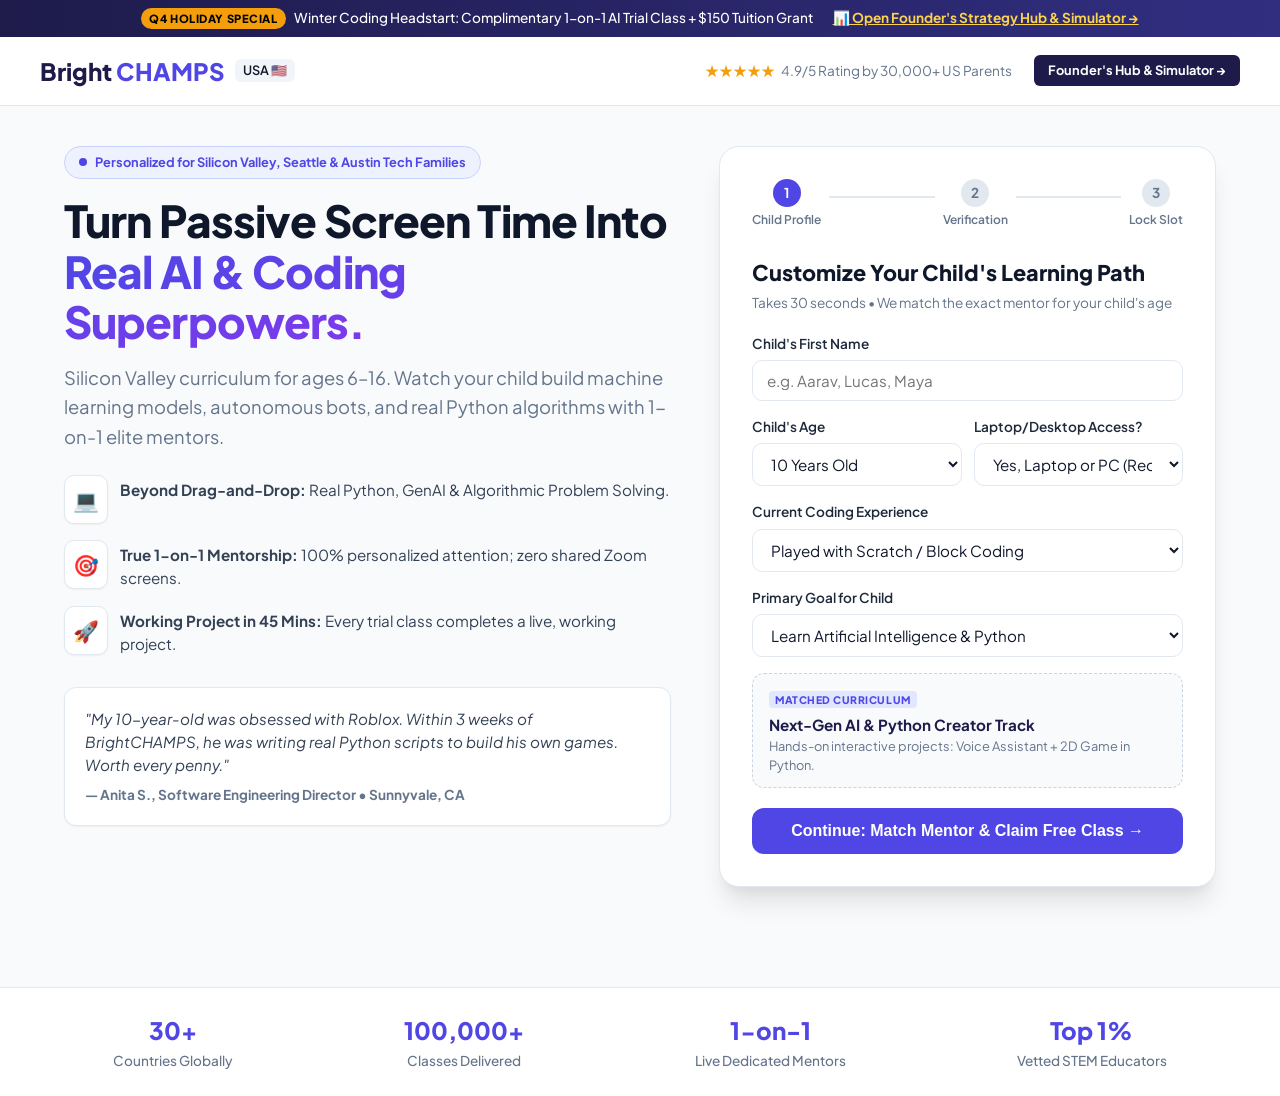
==== index.html @ 5f660279 "feat: add static site bundle for instant CDN deployment on Render (index.html, hub.html, styles.css," ====
<!DOCTYPE html>
<html lang="en">
<head>
    <meta charset="UTF-8">
    <meta name="viewport" content="width=device-width, initial-scale=1.0">
    <title>BrightCHAMPS USA | Next-Gen AI & Coding 1-on-1 Trial Class</title>
    <link rel="preconnect" href="https://fonts.googleapis.com">
    <link rel="preconnect" href="https://fonts.gstatic.com" crossorigin>
    <link href="https://fonts.googleapis.com/css2?family=Plus+Jakarta+Sans:wght@400;500;600;700;800&family=JetBrains+Mono:wght@500;600&display=swap" rel="stylesheet">
    <link rel="stylesheet" href="styles.css">
</head>
<body>

    <!-- Top Announcement Bar -->
    <aside class="announcement-bar" aria-label="Holiday campaign announcement">
        <div class="announcement-content">
            <span class="badge-pill">Q4 HOLIDAY SPECIAL</span>
            <span id="announcement-text">Winter Coding Headstart: Complimentary 1-on-1 AI Trial Class + $150 Tuition Grant</span>
            <a href="hub.html" style="color: #FCD34D; font-weight: 700; text-decoration: underline; margin-left: 12px;">📊 Open Founder's Strategy Hub & Simulator →</a>
        </div>
    </aside>

    <!-- Header Navigation -->
    <header class="site-header">
        <div class="nav-container">
            <div class="brand-logo">
                <span class="logo-bold">Bright</span><span class="logo-accent">CHAMPS</span>
                <span class="country-tag">USA 🇺🇸</span>
            </div>
            <div class="nav-trust">
                <span class="trust-stars">★★★★★</span>
                <span class="trust-text">4.9/5 Rating by 30,000+ US Parents</span>
                <a href="hub.html" style="background: #1E1B4B; color: #FFFFFF; font-size: 0.8rem; font-weight: 700; padding: 6px 14px; border-radius: 6px; text-decoration: none; margin-left: 16px;">Founder's Hub & Simulator →</a>
            </div>
        </div>
    </header>

    <!-- Main Container -->
    <main class="hero-section">
        <div class="hero-container">
            
            <!-- Left Column: Dynamic Value Proposition & Geo-Social Proof -->
            <div class="hero-left">
                <div class="geo-badge" id="geo-indicator">
                    <span class="pulse-dot"></span>
                    <span id="geo-badge-text">Personalized for Silicon Valley & Tech Metro Families</span>
                </div>

                <h1 class="hero-title" id="hero-headline">
                    Turn Passive Screen Time Into <span class="gradient-text">Real AI & Coding Superpowers.</span>
                </h1>

                <p class="hero-subtitle" id="hero-subtext">
                    Watch your 6–16 year old build playable games, Python algorithms, and autonomous AI projects with world-class 1-on-1 mentors.
                </p>

                <!-- Value Proposition Highlights -->
                <div class="features-list">
                    <div class="feature-item">
                        <div class="feature-icon">💻</div>
                        <div class="feature-text">
                            <strong>Beyond Drag-and-Drop:</strong> Real Python, GenAI & Algorithmic Problem Solving.
                        </div>
                    </div>
                    <div class="feature-item">
                        <div class="feature-icon">🎯</div>
                        <div class="feature-text">
                            <strong>True 1-on-1 Mentorship:</strong> 100% personalized attention; zero shared Zoom screens.
                        </div>
                    </div>
                    <div class="feature-item">
                        <div class="feature-icon">🚀</div>
                        <div class="feature-text">
                            <strong>Working Project in 45 Mins:</strong> Every trial class completes a live, working project.
                        </div>
                    </div>
                </div>

                <!-- Live Social Proof & Trust Badges -->
                <div class="trust-panel">
                    <div class="parent-quotes" id="social-proof-quote">
                        <p class="quote-body">"My 10-year-old was obsessed with Roblox. Within 3 weeks of BrightCHAMPS, he was writing real Python scripts to build his own mini-games. Worth every single penny."</p>
                        <div class="quote-author">
                            <strong>— Anita S., Software Engineering Lead</strong> • Sunnyvale, CA
                        </div>
                    </div>
                </div>
            </div>

            <!-- Right Column: The 2-Step Interactive Intake & Booking Funnel -->
            <div class="hero-right">
                <div class="funnel-card">
                    
                    <!-- Progress Indicator -->
                    <div class="funnel-progress">
                        <div class="progress-step active" id="step-tab-1">
                            <span class="step-num">1</span>
                            <span class="step-name">Child Profile</span>
                        </div>
                        <div class="progress-connector" id="connector-1"></div>
                        <div class="progress-step" id="step-tab-2">
                            <span class="step-num">2</span>
                            <span class="step-name">Verification</span>
                        </div>
                        <div class="progress-connector" id="connector-2"></div>
                        <div class="progress-step" id="step-tab-3">
                            <span class="step-num">3</span>
                            <span class="step-name">Lock Slot</span>
                        </div>
                    </div>

                    <!-- STEP 1: Child Skill & Interest Assessment (Low Friction) -->
                    <div class="funnel-step-content" id="step-1-content">
                        <h2 class="step-heading">Customize Your Child's Learning Path</h2>
                        <p class="step-subheading">Takes 30 seconds • We match the exact mentor for your child's age</p>

                        <div class="form-group">
                            <label for="child-name">Child's First Name</label>
                            <input type="text" id="child-name" placeholder="e.g. Aarav, Lucas, Maya" required>
                        </div>

                        <div class="form-row">
                            <div class="form-group half">
                                <label for="child-age">Child's Age</label>
                                <select id="child-age" required>
                                    <option value="">Select Age</option>
                                    <option value="6">6 Years Old</option>
                                    <option value="7">7 Years Old</option>
                                    <option value="8">8 Years Old</option>
                                    <option value="9">9 Years Old</option>
                                    <option value="10" selected>10 Years Old</option>
                                    <option value="11">11 Years Old</option>
                                    <option value="12">12 Years Old</option>
                                    <option value="13">13 Years Old</option>
                                    <option value="14">14 Years Old</option>
                                    <option value="15">15 Years Old</option>
                                    <option value="16">16 Years Old</option>
                                </select>
                            </div>
                            <div class="form-group half">
                                <label for="has-laptop-access">Laptop/Desktop Access?</label>
                                <select id="has-laptop-access" required>
                                    <option value="YES" selected>Yes, Laptop or PC (Recommended)</option>
                                    <option value="NO">No, Tablet/iPad Only</option>
                                </select>
                            </div>
                        </div>

                        <div class="form-group">
                            <label for="coding-experience">Current Coding Experience</label>
                            <select id="coding-experience" required>
                                <option value="BEGINNER">Total Beginner (No prior coding)</option>
                                <option value="BLOCK" selected>Played with Scratch / Block Coding</option>
                                <option value="TEXT">Some Python / JavaScript knowledge</option>
                                <option value="ROBLOX">Builds mods in Roblox or Minecraft</option>
                            </select>
                        </div>

                        <div class="form-group">
                            <label for="learning-goal">Primary Goal for Child</label>
                            <select id="learning-goal" required>
                                <option value="AI_CODING" selected>Learn Artificial Intelligence & Python</option>
                                <option value="GAME_DEV">Build Playable Video Games</option>
                                <option value="LOGIC_MATH">Sharpen Logic & Academic Math Edge</option>
                                <option value="CREATIVE">Creative Confidence & Problem Solving</option>
                            </select>
                        </div>

                        <!-- Dynamic Recommendation Box -->
                        <div class="recommendation-badge" id="curriculum-preview">
                            <span class="preview-tag">MATCHED CURRICULUM</span>
                            <div class="preview-title" id="matched-track-title">Next-Gen AI & Python Creator Track</div>
                            <div class="preview-desc" id="matched-track-desc">Hands-on interactive projects: Voice Assistant + 2D Game in Python.</div>
                        </div>

                        <button type="button" class="btn-primary" id="btn-next-step-1">
                            Continue: Match Mentor & Claim Free Class →
                        </button>
                    </div>

                    <!-- STEP 2: Parent Verification, Phone OTP & TCPA Gate -->
                    <div class="funnel-step-content hidden" id="step-2-content">
                        <h2 class="step-heading">Where Should We Send the Class Pass?</h2>
                        <p class="step-subheading">Free 45-minute 1-on-1 trial class + $150 tuition voucher</p>

                        <div class="form-row">
                            <div class="form-group half">
                                <label for="parent-fname">Parent First Name</label>
                                <input type="text" id="parent-fname" placeholder="First Name" required>
                            </div>
                            <div class="form-group half">
                                <label for="parent-lname">Parent Last Name</label>
                                <input type="text" id="parent-lname" placeholder="Last Name" required>
                            </div>
                        </div>

                        <div class="form-group">
                            <label for="parent-email">Parent Email Address</label>
                            <input type="email" id="parent-email" placeholder="name@company.com or personal" required>
                            <span class="input-hint" id="email-hint">Used to send the Zoom meeting link and curriculum report.</span>
                        </div>

                        <div class="form-group">
                            <label for="parent-phone">US Mobile Number (For Live Class Reminders)</label>
                            <div class="phone-input-wrap">
                                <span class="phone-prefix">+1</span>
                                <input type="tel" id="parent-phone" placeholder="(408) 555-0192" required>
                                <button type="button" class="btn-send-otp" id="btn-send-otp">Send Code</button>
                            </div>
                        </div>

                        <!-- SMS OTP Verification Container -->
                        <div class="otp-verification-box hidden" id="otp-container">
                            <div class="otp-header">
                                <span class="otp-icon">📱</span>
                                <label for="otp-input" class="otp-label">Enter 6-Digit SMS Verification Code</label>
                            </div>
                            <div class="otp-row">
                                <input type="text" id="otp-input" class="otp-code-input" placeholder="123456" maxlength="6">
                                <button type="button" class="btn-verify-otp" id="btn-verify-otp">Verify</button>
                            </div>
                            <div class="otp-status-text" id="otp-status-msg">
                                Sandbox Mode: Verification code is <strong>123456</strong>
                            </div>
                        </div>

                        <div class="form-row">
                            <div class="form-group half">
                                <label for="parent-state">US State</label>
                                <select id="parent-state" required>
                                    <option value="CA" selected>California (CA)</option>
                                    <option value="WA">Washington (WA)</option>
                                    <option value="TX">Texas (TX)</option>
                                    <option value="NY">New York (NY)</option>
                                    <option value="NJ">New Jersey (NJ)</option>
                                    <option value="MA">Massachusetts (MA)</option>
                                    <option value="VA">Virginia (VA)</option>
                                    <option value="IL">Illinois (IL)</option>
                                    <option value="GA">Georgia (GA)</option>
                                    <option value="NC">North Carolina (NC)</option>
                                    <option value="OTHER">Other US State</option>
                                </select>
                            </div>
                            <div class="form-group half">
                                <label for="parent-zip">Zip Code</label>
                                <input type="text" id="parent-zip" placeholder="e.g. 94087" maxlength="5" required>
                            </div>
                        </div>

                        <!-- TCPA Compliance Consent Checkbox -->
                        <div class="form-group tcpa-box">
                            <label class="tcpa-label">
                                <input type="checkbox" id="tcpa-consent" required checked>
                                <span class="tcpa-text">
                                    I expressly consent to receive informational and demo reminder calls, text messages (SMS), and WhatsApp alerts from BrightCHAMPS at the mobile number provided above. Consent is not a condition of purchase. Msg & data rates may apply.
                                </span>
                            </label>
                        </div>

                        <div class="step-btn-group">
                            <button type="button" class="btn-secondary" id="btn-back-step-2">← Back</button>
                            <button type="button" class="btn-primary" id="btn-submit-lead">Claim Free Trial & Select Slot →</button>
                        </div>
                    </div>

                    <!-- STEP 3: Instant Calendar Slot Locking & Attendance Assurance -->
                    <div class="funnel-step-content hidden" id="step-3-content">
                        <div class="success-banner">
                            <span class="check-icon">✓</span>
                            <h2 class="step-heading" id="confirmation-header">Class Pass Confirmed for Aarav!</h2>
                            <p class="step-subheading">Lock your live 1-on-1 demo slot now before counselor schedules fill up:</p>
                        </div>

                        <div class="slot-picker-wrap">
                            <label class="slot-label">Select Preferred 45-Min Trial Slot:</label>
                            <div class="slot-grid" id="slots-container">
                                <!-- Dynamically generated slots -->
                            </div>
                        </div>

                        <div class="locked-card hidden" id="locked-slot-card">
                            <div class="locked-badge">SLOT RESERVED & SYNCED</div>
                            <div class="locked-details" id="locked-details-text">
                                Tomorrow, 5:00 PM PST with Senior Mentor
                            </div>
                            <div class="calendar-actions">
                                <a href="#" target="_blank" class="btn-gcal" id="btn-gcal-link">
                                    📅 Add to Google Calendar (1-Click)
                                </a>
                                <a href="#" download="brightchamps-trial.ics" class="btn-ics" id="btn-ics-link">
                                    🍏 Add to Apple / Outlook Calendar
                                </a>
                            </div>

                            <!-- Attendance Assurance & Multi-Channel Reminder Cadence -->
                            <div class="reminder-cadence-section">
                                <h3 class="cadence-title">🔔 Attendance Assurance & Reminders</h3>
                                <div class="cadence-grid">
                                    <div class="cadence-card">
                                        <div class="cadence-pill">T-24 Hours</div>
                                        <div class="cadence-channel">📧 Email</div>
                                        <div class="cadence-text">Calendar invite + Student Prep Guide</div>
                                    </div>
                                    <div class="cadence-card">
                                        <div class="cadence-pill">T-2 Hours</div>
                                        <div class="cadence-channel">📱 SMS</div>
                                        <div class="cadence-text">1-Click Zoom access + Mentor bio</div>
                                    </div>
                                    <div class="cadence-card">
                                        <div class="cadence-pill">T-15 Mins</div>
                                        <div class="cadence-channel">💬 WhatsApp</div>
                                        <div class="cadence-text">Live room open alert & check-in</div>
                                    </div>
                                </div>
                                <div class="reschedule-action">
                                    <button type="button" class="btn-reschedule" id="btn-reschedule">
                                        ↺ Need a different time? Change trial slot
                                    </button>
                                </div>
                            </div>

                            <p class="zoom-notice">
                                Zoom link has been sent to your verified phone and email. Please join 5 mins early using a laptop.
                            </p>
                        </div>
                    </div>

                </div>
            </div>

        </div>
    </main>

    <!-- Footer Trust Strip -->
    <footer class="site-footer">
        <div class="footer-container">
            <div class="trust-stat">
                <span class="stat-number">30+</span>
                <span class="stat-label">Countries Globally</span>
            </div>
            <div class="trust-stat">
                <span class="stat-number">100,000+</span>
                <span class="stat-label">Classes Delivered</span>
            </div>
            <div class="trust-stat">
                <span class="stat-number">1-on-1</span>
                <span class="stat-label">Live Dedicated Mentors</span>
            </div>
            <div class="trust-stat">
                <span class="stat-number">Top 1%</span>
                <span class="stat-label">Vetted STEM Educators</span>
            </div>
        </div>
    </footer>

    <!-- Prototype Logic & Dynamic Customizer -->
    <script src="app.js"></script>
</body>
</html>
---- styles.css ----
/* BrightCHAMPS USA Q4 Landing Page Styling */
:root {
    --primary: #4F46E5;
    --primary-hover: #4338CA;
    --primary-light: #EEF2FF;
    --accent: #F59E0B;
    --accent-green: #10B981;
    --text-dark: #0F172A;
    --text-muted: #64748B;
    --border-color: #E2E8F0;
    --bg-light: #F8FAFC;
    --card-bg: #FFFFFF;
    --shadow-sm: 0 1px 2px 0 rgba(0, 0, 0, 0.05);
    --shadow-md: 0 4px 6px -1px rgba(0, 0, 0, 0.1), 0 2px 4px -1px rgba(0, 0, 0, 0.06);
    --shadow-xl: 0 20px 25px -5px rgba(0, 0, 0, 0.1), 0 10px 10px -5px rgba(0, 0, 0, 0.04);
}

* {
    box-sizing: border-box;
    margin: 0;
    padding: 0;
}

body {
    font-family: 'Plus Jakarta Sans', -apple-system, BlinkMacSystemFont, sans-serif;
    background-color: var(--bg-light);
    color: var(--text-dark);
    line-height: 1.5;
    -webkit-font-smoothing: antialiased;
}

/* Announcement Top Bar */
.announcement-bar {
    background: linear-gradient(90deg, #1E1B4B 0%, #312E81 100%);
    color: #FFFFFF;
    font-size: 0.85rem;
    padding: 8px 16px;
    text-align: center;
    font-weight: 500;
}

.announcement-content {
    display: flex;
    align-items: center;
    justify-content: center;
    gap: 8px;
    flex-wrap: wrap;
}

.badge-pill {
    background-color: var(--accent);
    color: #000000;
    font-size: 0.7rem;
    font-weight: 800;
    padding: 2px 8px;
    border-radius: 9999px;
    letter-spacing: 0.05em;
}

/* Header */
.site-header {
    background: #FFFFFF;
    border-bottom: 1px solid var(--border-color);
    padding: 16px 24px;
}

.nav-container {
    max-width: 1200px;
    margin: 0 auto;
    display: flex;
    justify-content: space-between;
    align-items: center;
}

.brand-logo {
    font-size: 1.5rem;
    font-weight: 800;
    display: flex;
    align-items: center;
    gap: 4px;
}

.logo-bold {
    color: #1E1B4B;
}

.logo-accent {
    color: var(--primary);
}

.country-tag {
    font-size: 0.8rem;
    background: #F1F5F9;
    padding: 2px 8px;
    border-radius: 6px;
    margin-left: 6px;
    font-weight: 600;
}

.nav-trust {
    display: flex;
    align-items: center;
    gap: 6px;
    font-size: 0.85rem;
    color: var(--text-muted);
}

.trust-stars {
    color: var(--accent);
    font-size: 1rem;
}

/* Main Hero Section */
.hero-section {
    padding: 40px 24px;
    max-width: 1200px;
    margin: 0 auto;
}

.hero-container {
    display: grid;
    grid-template-columns: 1.1fr 0.9fr;
    gap: 48px;
    align-items: start;
}

@media (max-width: 900px) {
    .hero-container {
        grid-template-columns: 1fr;
        gap: 32px;
    }
}

/* Left Hero Column */
.geo-badge {
    display: inline-flex;
    align-items: center;
    gap: 8px;
    background: #EEF2FF;
    color: var(--primary);
    font-size: 0.8rem;
    font-weight: 700;
    padding: 6px 14px;
    border-radius: 9999px;
    margin-bottom: 16px;
    border: 1px solid #C7D2FE;
}

.pulse-dot {
    width: 8px;
    height: 8px;
    background: var(--primary);
    border-radius: 50%;
    animation: pulse 2s infinite;
}

@keyframes pulse {
    0% { transform: scale(0.95); box-shadow: 0 0 0 0 rgba(79, 70, 229, 0.7); }
    70% { transform: scale(1); box-shadow: 0 0 0 6px rgba(79, 70, 229, 0); }
    100% { transform: scale(0.95); box-shadow: 0 0 0 0 rgba(79, 70, 229, 0); }
}

.hero-title {
    font-size: 2.75rem;
    font-weight: 800;
    line-height: 1.15;
    color: #0F172A;
    margin-bottom: 16px;
    letter-spacing: -0.02em;
}

.gradient-text {
    background: linear-gradient(135deg, #4F46E5 0%, #7C3AED 100%);
    -webkit-background-clip: text;
    -webkit-text-fill-color: transparent;
}

.hero-subtitle {
    font-size: 1.15rem;
    color: var(--text-muted);
    margin-bottom: 24px;
    line-height: 1.6;
}

.features-list {
    display: flex;
    flex-direction: column;
    gap: 16px;
    margin-bottom: 32px;
}

.feature-item {
    display: flex;
    align-items: flex-start;
    gap: 12px;
}

.feature-icon {
    font-size: 1.3rem;
    background: #FFFFFF;
    padding: 8px;
    border-radius: 10px;
    box-shadow: var(--shadow-sm);
    border: 1px solid var(--border-color);
}

.feature-text {
    font-size: 0.95rem;
    color: #334155;
    padding-top: 4px;
}

.trust-panel {
    background: #FFFFFF;
    border: 1px solid var(--border-color);
    border-radius: 12px;
    padding: 20px;
    box-shadow: var(--shadow-sm);
}

.quote-body {
    font-style: italic;
    color: #334155;
    font-size: 0.95rem;
    margin-bottom: 8px;
}

.quote-author {
    font-size: 0.85rem;
    color: var(--text-muted);
}

/* Right Funnel Card */
.funnel-card {
    background: var(--card-bg);
    border-radius: 20px;
    padding: 32px;
    box-shadow: var(--shadow-xl);
    border: 1px solid var(--border-color);
}

.funnel-progress {
    display: flex;
    align-items: center;
    justify-content: space-between;
    margin-bottom: 28px;
}

.progress-step {
    display: flex;
    flex-direction: column;
    align-items: center;
    gap: 4px;
}

.step-num {
    width: 28px;
    height: 28px;
    border-radius: 50%;
    background: #E2E8F0;
    color: var(--text-muted);
    font-size: 0.85rem;
    font-weight: 700;
    display: flex;
    align-items: center;
    justify-content: center;
}

.progress-step.active .step-num {
    background: var(--primary);
    color: #FFFFFF;
}

.progress-step.completed .step-num {
    background: var(--accent-green);
    color: #FFFFFF;
}

.step-name {
    font-size: 0.75rem;
    font-weight: 600;
    color: var(--text-muted);
}

.progress-connector {
    flex: 1;
    height: 2px;
    background: #E2E8F0;
    margin: 0 8px 14px 8px;
}

.progress-connector.active {
    background: var(--primary);
}

/* Form Styles */
.step-heading {
    font-size: 1.35rem;
    font-weight: 800;
    color: #0F172A;
    margin-bottom: 4px;
}

.step-subheading {
    font-size: 0.85rem;
    color: var(--text-muted);
    margin-bottom: 20px;
}

.form-group {
    margin-bottom: 16px;
}

.form-group label {
    display: block;
    font-size: 0.85rem;
    font-weight: 600;
    color: #1E293B;
    margin-bottom: 6px;
}

.form-group input,
.form-group select {
    width: 100%;
    padding: 10px 14px;
    font-size: 0.95rem;
    border: 1.5px solid var(--border-color);
    border-radius: 10px;
    background: #FFFFFF;
    color: #0F172A;
    font-family: inherit;
    transition: border-color 0.15s ease;
}

.form-group input:focus,
.form-group select:focus {
    outline: none;
    border-color: var(--primary);
    box-shadow: 0 0 0 3px rgba(79, 70, 229, 0.1);
}

.form-row {
    display: flex;
    gap: 12px;
}

.form-group.half {
    flex: 1;
}

.phone-input-wrap {
    display: flex;
    align-items: center;
    border: 1.5px solid var(--border-color);
    border-radius: 10px;
    overflow: hidden;
    background: #FFFFFF;
}

.phone-prefix {
    padding: 10px 12px;
    background: #F1F5F9;
    font-weight: 700;
    font-size: 0.95rem;
    color: #334155;
    border-right: 1px solid var(--border-color);
}

.phone-input-wrap input {
    border: none !important;
    border-radius: 0 !important;
}

.input-hint {
    display: block;
    font-size: 0.75rem;
    color: var(--text-muted);
    margin-top: 4px;
}

/* Recommendation Box */
.recommendation-badge {
    background: #F8FAFC;
    border: 1.5px dashed #CBD5E1;
    border-radius: 12px;
    padding: 12px 16px;
    margin-bottom: 20px;
}

.preview-tag {
    font-size: 0.65rem;
    font-weight: 800;
    background: #E0E7FF;
    color: var(--primary);
    padding: 2px 6px;
    border-radius: 4px;
    letter-spacing: 0.05em;
}

.preview-title {
    font-weight: 700;
    font-size: 0.95rem;
    color: #1E1B4B;
    margin-top: 4px;
}

.preview-desc {
    font-size: 0.8rem;
    color: var(--text-muted);
}

/* Buttons */
.btn-primary {
    width: 100%;
    background: var(--primary);
    color: #FFFFFF;
    font-weight: 700;
    font-size: 1rem;
    padding: 14px 20px;
    border: none;
    border-radius: 12px;
    cursor: pointer;
    transition: background 0.15s ease, transform 0.1s ease;
}

.btn-primary:hover {
    background: var(--primary-hover);
    transform: translateY(-1px);
}

.btn-secondary {
    background: #F1F5F9;
    color: #334155;
    font-weight: 700;
    font-size: 0.95rem;
    padding: 12px 20px;
    border: none;
    border-radius: 12px;
    cursor: pointer;
}

.step-btn-group {
    display: flex;
    gap: 12px;
}

.step-btn-group .btn-secondary {
    flex: 0.3;
}

.step-btn-group .btn-primary {
    flex: 0.7;
}

/* Slot Picker Grid */
.slot-grid {
    display: grid;
    grid-template-columns: 1fr;
    gap: 10px;
    margin-top: 12px;
    margin-bottom: 20px;
}

.slot-option {
    border: 1.5px solid var(--border-color);
    padding: 12px 16px;
    border-radius: 10px;
    cursor: pointer;
    display: flex;
    justify-content: space-between;
    align-items: center;
    transition: all 0.15s ease;
}

.slot-option:hover {
    border-color: var(--primary);
    background: #F8FAFC;
}

.slot-option.selected {
    border-color: var(--primary);
    background: #EEF2FF;
}

.slot-time {
    font-weight: 700;
    font-size: 0.95rem;
    color: #0F172A;
}

.slot-badge {
    font-size: 0.75rem;
    background: #DCFCE7;
    color: #15803D;
    font-weight: 700;
    padding: 2px 8px;
    border-radius: 9999px;
}

/* Locked Card */
.locked-card {
    background: #F0FDF4;
    border: 1.5px solid #86EFAC;
    border-radius: 12px;
    padding: 20px;
    text-align: center;
    margin-top: 16px;
}

.locked-badge {
    display: inline-block;
    background: #15803D;
    color: #FFFFFF;
    font-size: 0.7rem;
    font-weight: 800;
    padding: 2px 10px;
    border-radius: 9999px;
    letter-spacing: 0.05em;
    margin-bottom: 8px;
}

.locked-details {
    font-size: 1rem;
    font-weight: 700;
    color: #14532D;
    margin-bottom: 16px;
}

.calendar-actions {
    display: flex;
    flex-direction: column;
    gap: 8px;
    margin-bottom: 12px;
}

.btn-gcal {
    background: #4285F4;
    color: #FFFFFF;
    text-decoration: none;
    font-weight: 700;
    font-size: 0.9rem;
    padding: 10px 16px;
    border-radius: 8px;
    display: inline-block;
}

.btn-ics {
    background: #FFFFFF;
    color: #334155;
    text-decoration: none;
    font-weight: 600;
    font-size: 0.85rem;
    padding: 8px 14px;
    border-radius: 8px;
    border: 1px solid var(--border-color);
    display: inline-block;
}

/* SMS OTP Verification Box */
.btn-send-otp {
    background: #E0E7FF;
    color: var(--primary);
    border: 1px solid #C7D2FE;
    font-weight: 700;
    font-size: 0.8rem;
    padding: 0 12px;
    border-radius: 8px;
    cursor: pointer;
    white-space: nowrap;
    transition: all 0.2s;
}

.btn-send-otp:hover {
    background: #C7D2FE;
}

.otp-verification-box {
    background: #F8FAFC;
    border: 1.5px dashed #6366F1;
    border-radius: 10px;
    padding: 14px;
    margin-bottom: 16px;
}

.otp-header {
    display: flex;
    align-items: center;
    gap: 6px;
    margin-bottom: 8px;
}

.otp-icon {
    font-size: 1.1rem;
}

.otp-label {
    font-size: 0.85rem;
    font-weight: 700;
    color: #1E1B4B;
}

.otp-row {
    display: flex;
    gap: 8px;
}

.otp-code-input {
    flex: 1;
    font-family: 'JetBrains Mono', monospace;
    font-size: 1.1rem;
    letter-spacing: 4px;
    text-align: center;
    font-weight: 700;
    padding: 8px;
    border: 1px solid #CBD5E1;
    border-radius: 8px;
}

.btn-verify-otp {
    background: var(--primary);
    color: #FFFFFF;
    border: none;
    font-weight: 700;
    font-size: 0.85rem;
    padding: 0 16px;
    border-radius: 8px;
    cursor: pointer;
}

.btn-verify-otp:hover {
    background: var(--primary-hover);
}

.otp-status-text {
    font-size: 0.75rem;
    color: #64748B;
    margin-top: 6px;
}

/* TCPA Compliance Box */
.tcpa-box {
    background: #F8FAFC;
    border: 1px solid #E2E8F0;
    border-radius: 8px;
    padding: 12px;
    margin-bottom: 16px;
}

.tcpa-label {
    display: flex;
    align-items: flex-start;
    gap: 10px;
    font-size: 0.72rem;
    color: #64748B;
    line-height: 1.4;
    cursor: pointer;
}

.tcpa-label input {
    margin-top: 2px;
    cursor: pointer;
    accent-color: var(--primary);
}

/* Attendance Assurance & Reminder Cadence */
.reminder-cadence-section {
    margin-top: 20px;
    padding-top: 16px;
    border-top: 1px dashed #CBD5E1;
    text-align: left;
}

.cadence-title {
    font-size: 0.85rem;
    font-weight: 800;
    color: #1E1B4B;
    text-transform: uppercase;
    letter-spacing: 0.04em;
    margin-bottom: 12px;
    text-align: center;
}

.cadence-grid {
    display: grid;
    grid-template-columns: repeat(3, 1fr);
    gap: 8px;
    margin-bottom: 12px;
}

.cadence-card {
    background: #FFFFFF;
    border: 1px solid #E2E8F0;
    border-radius: 8px;
    padding: 10px 8px;
    text-align: center;
}

.cadence-pill {
    display: inline-block;
    background: #EEF2FF;
    color: var(--primary);
    font-size: 0.68rem;
    font-weight: 800;
    padding: 2px 6px;
    border-radius: 4px;
    margin-bottom: 4px;
}

.cadence-channel {
    font-size: 0.75rem;
    font-weight: 700;
    color: #334155;
    margin-bottom: 2px;
}

.cadence-text {
    font-size: 0.68rem;
    color: #64748B;
    line-height: 1.3;
}

.reschedule-action {
    text-align: center;
    margin-top: 8px;
}

.btn-reschedule {
    background: none;
    border: none;
    color: #4F46E5;
    font-size: 0.78rem;
    font-weight: 600;
    text-decoration: underline;
    cursor: pointer;
    padding: 4px 8px;
}

.btn-reschedule:hover {
    color: #3730A3;
}

.hidden {
    display: none !important;
}

/* Footer Trust Strip */
.site-footer {
    background: #FFFFFF;
    border-top: 1px solid var(--border-color);
    padding: 24px;
    margin-top: 60px;
}

.footer-container {
    max-width: 1200px;
    margin: 0 auto;
    display: flex;
    justify-content: space-around;
    flex-wrap: wrap;
    gap: 24px;
    text-align: center;
}

.stat-number {
    display: block;
    font-size: 1.5rem;
    font-weight: 800;
    color: var(--primary);
}

.stat-label {
    font-size: 0.85rem;
    color: var(--text-muted);
    font-weight: 500;
}
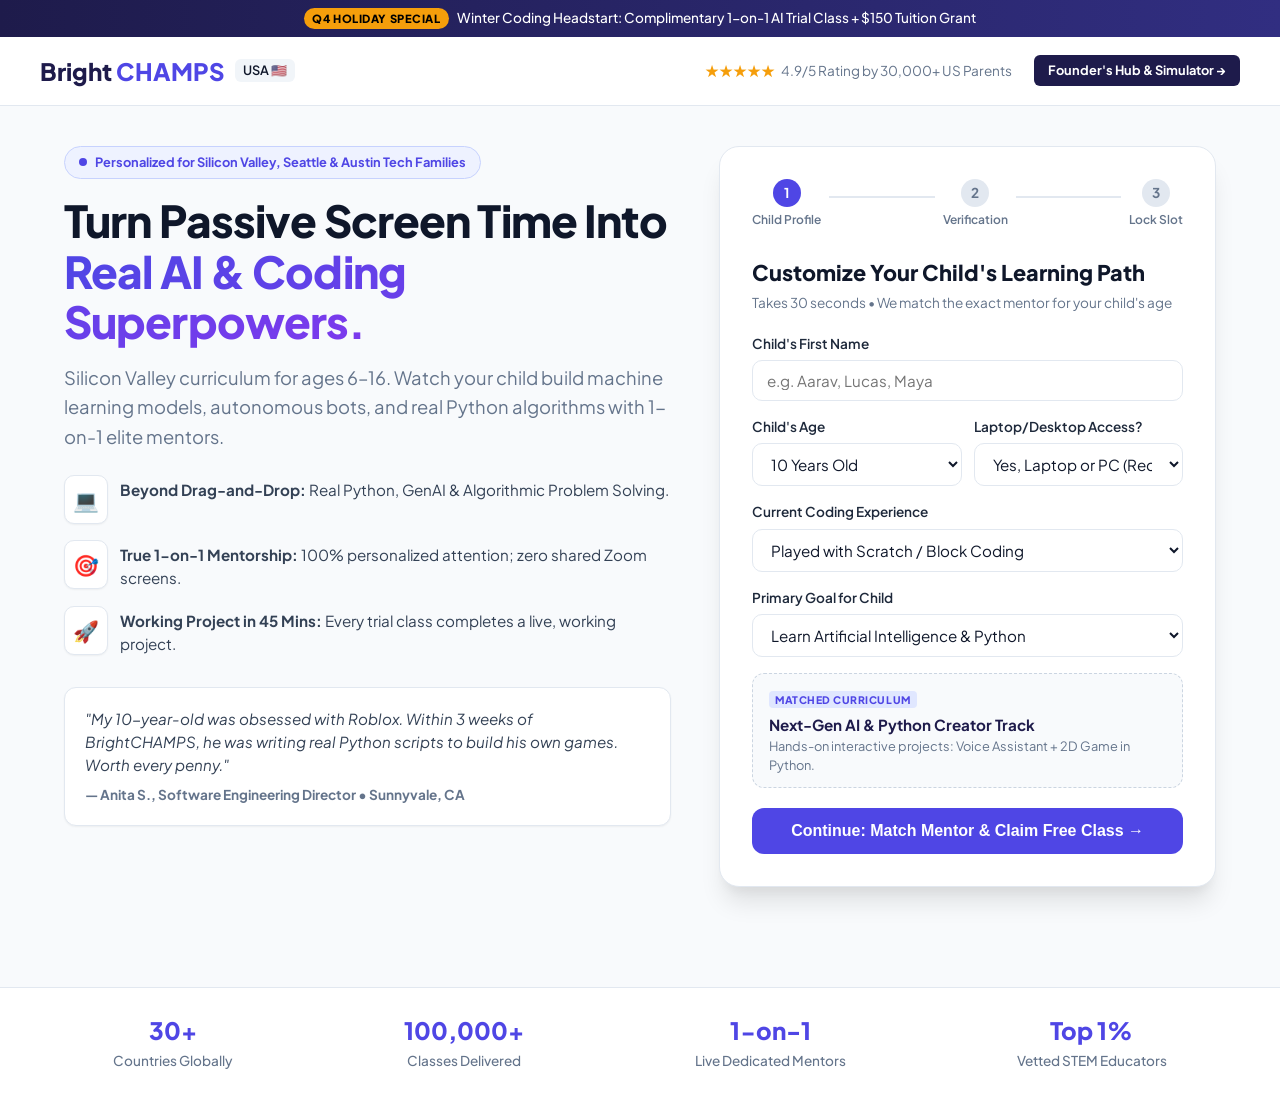
==== commit aded8daf: "fix(ui): remove duplicate announcement bar link and remove in-browser slide deck iframe viewer" ====
--- a/index.html
+++ b/index.html
@@ -16,7 +16,6 @@
         <div class="announcement-content">
             <span class="badge-pill">Q4 HOLIDAY SPECIAL</span>
             <span id="announcement-text">Winter Coding Headstart: Complimentary 1-on-1 AI Trial Class + $150 Tuition Grant</span>
-            <a href="hub.html" style="color: #FCD34D; font-weight: 700; text-decoration: underline; margin-left: 12px;">📊 Open Founder's Strategy Hub & Simulator →</a>
         </div>
     </aside>
 
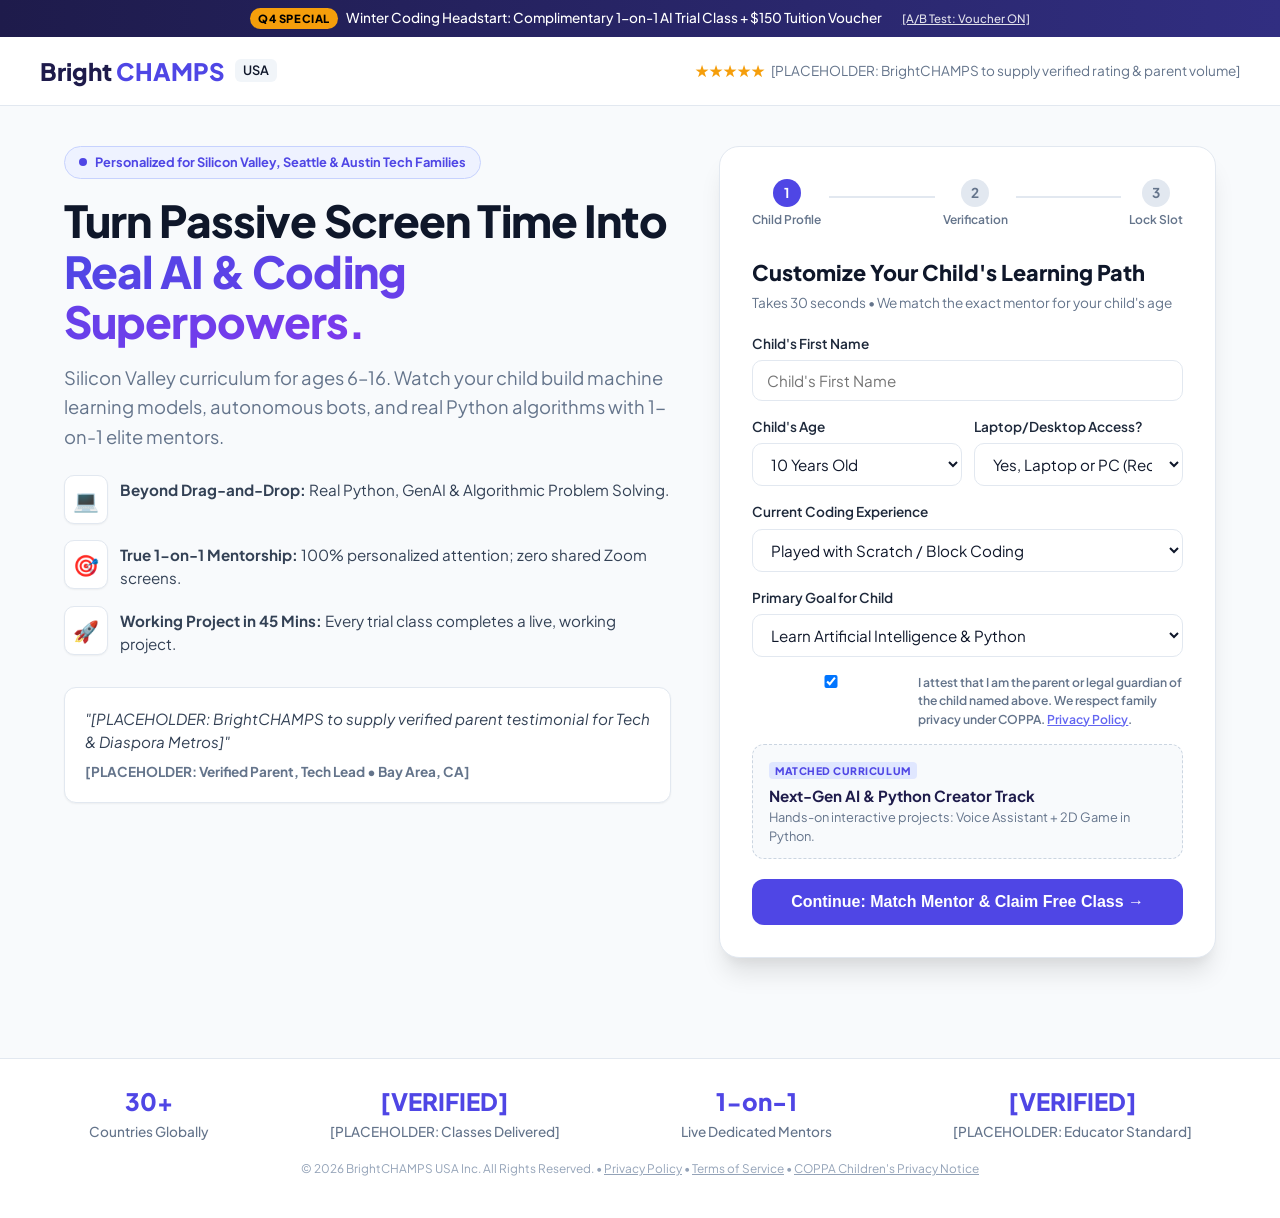
==== commit e5c853cf: "feat: complete comprehensive review revisions across model, deck, memo, hub and landing page" ====
--- a/index.html
+++ b/index.html
@@ -14,8 +14,9 @@
     <!-- Top Announcement Bar -->
     <aside class="announcement-bar" aria-label="Holiday campaign announcement">
         <div class="announcement-content">
-            <span class="badge-pill">Q4 HOLIDAY SPECIAL</span>
-            <span id="announcement-text">Winter Coding Headstart: Complimentary 1-on-1 AI Trial Class + $150 Tuition Grant</span>
+            <span class="badge-pill">Q4 SPECIAL</span>
+            <span id="announcement-text">Winter Coding Headstart: Complimentary 1-on-1 AI Trial Class <span id="voucher-announcement-pill">+ $150 Tuition Voucher</span></span>
+            <span id="voucher-toggle-badge" style="margin-left: 12px; font-size: 0.72rem; opacity: 0.85; cursor: pointer; text-decoration: underline;" title="Click to toggle voucher A/B test variant">[A/B Test: Voucher ON]</span>
         </div>
     </aside>
 
@@ -24,12 +25,11 @@
         <div class="nav-container">
             <div class="brand-logo">
                 <span class="logo-bold">Bright</span><span class="logo-accent">CHAMPS</span>
-                <span class="country-tag">USA 🇺🇸</span>
+                <span class="country-tag">USA</span>
             </div>
             <div class="nav-trust">
                 <span class="trust-stars">★★★★★</span>
-                <span class="trust-text">4.9/5 Rating by 30,000+ US Parents</span>
-                <a href="hub.html" style="background: #1E1B4B; color: #FFFFFF; font-size: 0.8rem; font-weight: 700; padding: 6px 14px; border-radius: 6px; text-decoration: none; margin-left: 16px;">Founder's Hub & Simulator →</a>
+                <span class="trust-text">[PLACEHOLDER: BrightCHAMPS to supply verified rating & parent volume]</span>
             </div>
         </div>
     </header>
@@ -75,12 +75,12 @@
                     </div>
                 </div>
 
-                <!-- Live Social Proof & Trust Badges -->
+                <!-- Verified Social Proof Placeholder -->
                 <div class="trust-panel">
                     <div class="parent-quotes" id="social-proof-quote">
-                        <p class="quote-body">"My 10-year-old was obsessed with Roblox. Within 3 weeks of BrightCHAMPS, he was writing real Python scripts to build his own mini-games. Worth every single penny."</p>
+                        <p class="quote-body">"[PLACEHOLDER: BrightCHAMPS to supply verified parent testimonial for US region]"</p>
                         <div class="quote-author">
-                            <strong>— Anita S., Software Engineering Lead</strong> • Sunnyvale, CA
+                            <strong>[PLACEHOLDER: Verified Parent Name, Role]</strong> • [City, State]
                         </div>
                     </div>
                 </div>
@@ -115,7 +115,7 @@
 
                         <div class="form-group">
                             <label for="child-name">Child's First Name</label>
-                            <input type="text" id="child-name" placeholder="e.g. Aarav, Lucas, Maya" required>
+                            <input type="text" id="child-name" placeholder="Child's First Name" required>
                         </div>
 
                         <div class="form-row">
@@ -139,8 +139,8 @@
                             <div class="form-group half">
                                 <label for="has-laptop-access">Laptop/Desktop Access?</label>
                                 <select id="has-laptop-access" required>
-                                    <option value="YES" selected>Yes, Laptop or PC (Recommended)</option>
-                                    <option value="NO">No, Tablet/iPad Only</option>
+                                    <option value="YES" selected>Yes, Laptop or PC (Required)</option>
+                                    <option value="NO">No, Tablet/Mobile Only</option>
                                 </select>
                             </div>
                         </div>
@@ -165,6 +165,14 @@
                             </select>
                         </div>
 
+                        <!-- Guardian Attestation & Privacy -->
+                        <div class="form-group guardian-attest-box" style="margin-bottom: 16px;">
+                            <label style="font-size: 0.76rem; color: #64748B; display: flex; align-items: flex-start; gap: 8px; cursor: pointer;">
+                                <input type="checkbox" id="guardian-attest" required checked style="margin-top: 2px;">
+                                <span>I attest that I am the parent or legal guardian of the child named above. We respect family privacy under COPPA. <a href="#privacy" style="color: #6366F1; text-decoration: underline;">Privacy Policy</a>.</span>
+                            </label>
+                        </div>
+
                         <!-- Dynamic Recommendation Box -->
                         <div class="recommendation-badge" id="curriculum-preview">
                             <span class="preview-tag">MATCHED CURRICULUM</span>
@@ -180,7 +188,7 @@
                     <!-- STEP 2: Parent Verification, Phone OTP & TCPA Gate -->
                     <div class="funnel-step-content hidden" id="step-2-content">
                         <h2 class="step-heading">Where Should We Send the Class Pass?</h2>
-                        <p class="step-subheading">Free 45-minute 1-on-1 trial class + $150 tuition voucher</p>
+                        <p class="step-subheading" id="step-2-subheading">Free 45-minute 1-on-1 trial class <span id="voucher-step2-text">+ $150 tuition voucher</span></p>
 
                         <div class="form-row">
                             <div class="form-group half">
@@ -266,12 +274,16 @@
                     <div class="funnel-step-content hidden" id="step-3-content">
                         <div class="success-banner">
                             <span class="check-icon">✓</span>
-                            <h2 class="step-heading" id="confirmation-header">Class Pass Confirmed for Aarav!</h2>
-                            <p class="step-subheading">Lock your live 1-on-1 demo slot now before counselor schedules fill up:</p>
+                            <h2 class="step-heading" id="confirmation-header">Class Pass Confirmed for <span id="confirmed-child-name">Your Child</span>!</h2>
+                            <p class="step-subheading">Lock your live 1-on-1 demo slot now before mentor schedules fill up:</p>
                         </div>
 
                         <div class="slot-picker-wrap">
-                            <label class="slot-label">Select Preferred 45-Min Trial Slot:</label>
+                            <div style="display: flex; justify-content: space-between; align-items: center; margin-bottom: 8px;">
+                                <label class="slot-label" style="margin-bottom: 0;">Recommended Slots (Within 48 Hours):</label>
+                                <button type="button" id="btn-toggle-weekend" style="background: none; border: none; color: #6366F1; font-size: 0.78rem; font-weight: 600; cursor: pointer; text-decoration: underline;">See Weekend Slots →</button>
+                            </div>
+                            <p style="font-size: 0.72rem; color: #64748B; margin-bottom: 12px;">Note: Demos scheduled within 24-48 hours show higher historical attendance (Round 1 correlation). Flexible slots also available.</p>
                             <div class="slot-grid" id="slots-container">
                                 <!-- Dynamically generated slots -->
                             </div>
@@ -280,7 +292,7 @@
                         <div class="locked-card hidden" id="locked-slot-card">
                             <div class="locked-badge">SLOT RESERVED & SYNCED</div>
                             <div class="locked-details" id="locked-details-text">
-                                Tomorrow, 5:00 PM PST with Senior Mentor
+                                Tomorrow, 5:00 PM with Dedicated 1-on-1 Mentor
                             </div>
                             <div class="calendar-actions">
                                 <a href="#" target="_blank" class="btn-gcal" id="btn-gcal-link">
@@ -293,21 +305,21 @@
 
                             <!-- Attendance Assurance & Multi-Channel Reminder Cadence -->
                             <div class="reminder-cadence-section">
-                                <h3 class="cadence-title">🔔 Attendance Assurance & Reminders</h3>
+                                <h3 class="cadence-title">Attendance Assurance & Reminders</h3>
                                 <div class="cadence-grid">
                                     <div class="cadence-card">
                                         <div class="cadence-pill">T-24 Hours</div>
-                                        <div class="cadence-channel">📧 Email</div>
+                                        <div class="cadence-channel">Email</div>
                                         <div class="cadence-text">Calendar invite + Student Prep Guide</div>
                                     </div>
                                     <div class="cadence-card">
                                         <div class="cadence-pill">T-2 Hours</div>
-                                        <div class="cadence-channel">📱 SMS</div>
+                                        <div class="cadence-channel">SMS</div>
                                         <div class="cadence-text">1-Click Zoom access + Mentor bio</div>
                                     </div>
                                     <div class="cadence-card">
                                         <div class="cadence-pill">T-15 Mins</div>
-                                        <div class="cadence-channel">💬 WhatsApp</div>
+                                        <div class="cadence-channel">WhatsApp</div>
                                         <div class="cadence-text">Live room open alert & check-in</div>
                                     </div>
                                 </div>
@@ -319,7 +331,7 @@
                             </div>
 
                             <p class="zoom-notice">
-                                Zoom link has been sent to your verified phone and email. Please join 5 mins early using a laptop.
+                                Zoom link has been sent to your verified phone and email. Please join 5 mins early using a laptop or desktop computer.
                             </p>
                         </div>
                     </div>
@@ -338,17 +350,20 @@
                 <span class="stat-label">Countries Globally</span>
             </div>
             <div class="trust-stat">
-                <span class="stat-number">100,000+</span>
-                <span class="stat-label">Classes Delivered</span>
+                <span class="stat-number">[VERIFIED]</span>
+                <span class="stat-label">[PLACEHOLDER: Classes Delivered]</span>
             </div>
             <div class="trust-stat">
                 <span class="stat-number">1-on-1</span>
                 <span class="stat-label">Live Dedicated Mentors</span>
             </div>
             <div class="trust-stat">
-                <span class="stat-number">Top 1%</span>
-                <span class="stat-label">Vetted STEM Educators</span>
-            </div>
+                <span class="stat-number">[VERIFIED]</span>
+                <span class="stat-label">[PLACEHOLDER: Educator Standard]</span>
+            </div>
+        </div>
+        <div style="text-align: center; padding: 16px 0; font-size: 0.74rem; color: #94A3B8; border-top: 1px solid rgba(255,255,255,0.06);">
+            © 2026 BrightCHAMPS USA Inc. All Rights Reserved. • <a href="#privacy" style="color: #94A3B8; text-decoration: underline;">Privacy Policy</a> • <a href="#terms" style="color: #94A3B8; text-decoration: underline;">Terms of Service</a> • <a href="#coppa" style="color: #94A3B8; text-decoration: underline;">COPPA Children's Privacy Notice</a>
         </div>
     </footer>
 
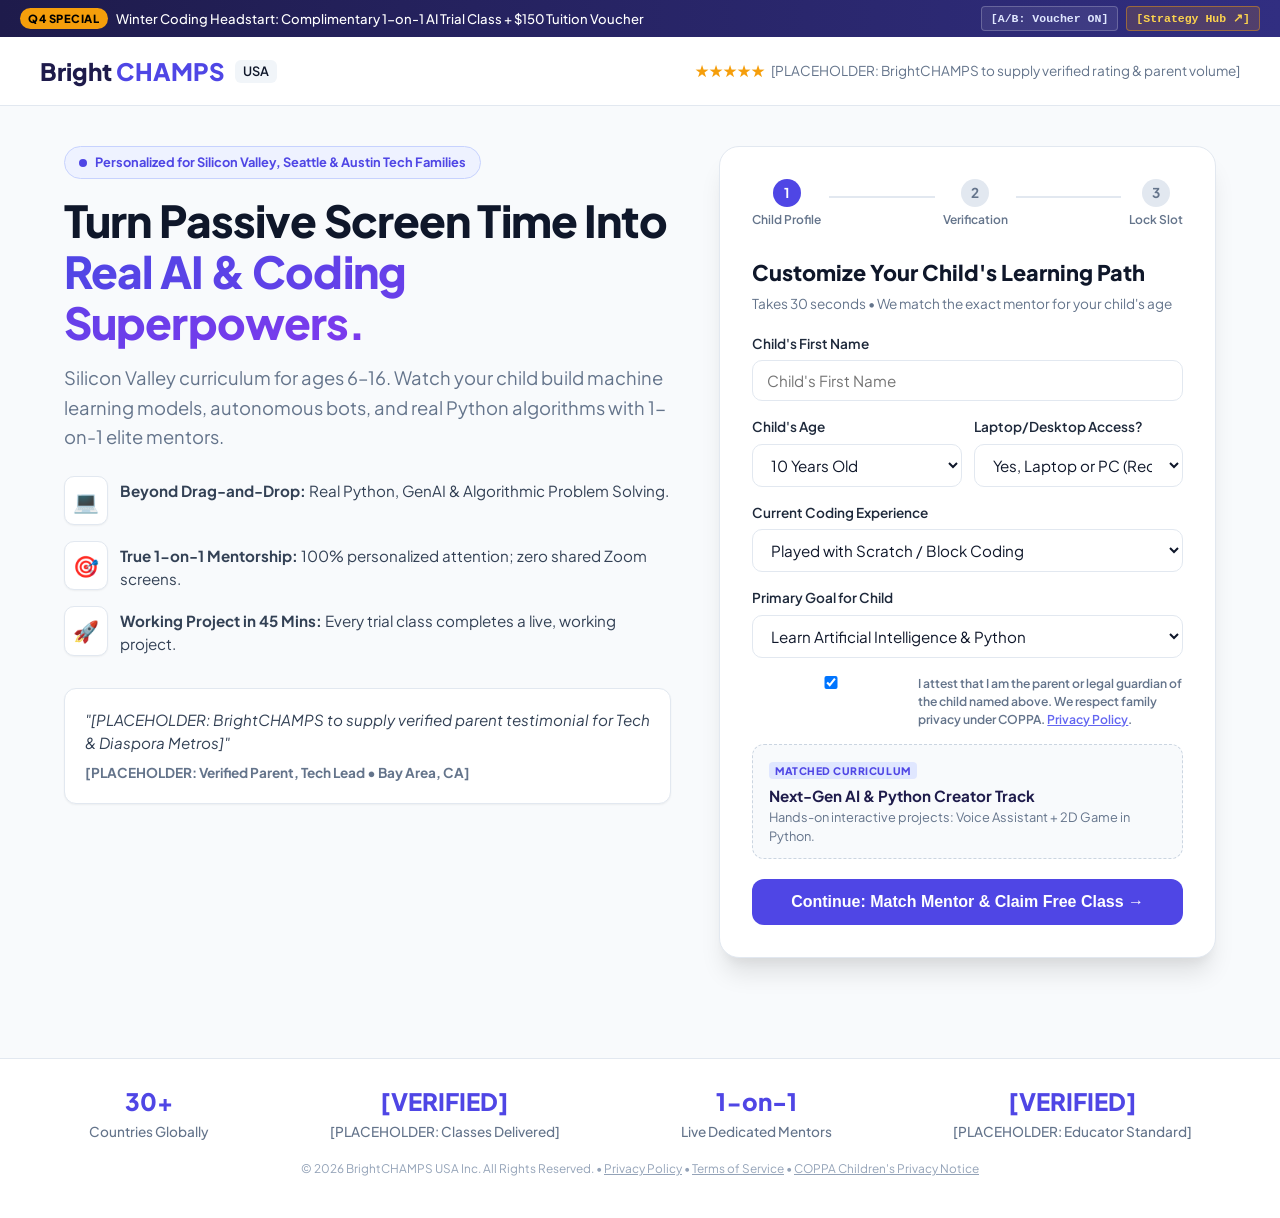
==== commit ad4ca045: "feat(ui): add discrete devtools prototype switcher at top right and sync nav between landing page an" ====
--- a/index.html
+++ b/index.html
@@ -13,10 +13,15 @@
 
     <!-- Top Announcement Bar -->
     <aside class="announcement-bar" aria-label="Holiday campaign announcement">
-        <div class="announcement-content">
-            <span class="badge-pill">Q4 SPECIAL</span>
-            <span id="announcement-text">Winter Coding Headstart: Complimentary 1-on-1 AI Trial Class <span id="voucher-announcement-pill">+ $150 Tuition Voucher</span></span>
-            <span id="voucher-toggle-badge" style="margin-left: 12px; font-size: 0.72rem; opacity: 0.85; cursor: pointer; text-decoration: underline;" title="Click to toggle voucher A/B test variant">[A/B Test: Voucher ON]</span>
+        <div class="announcement-wrap">
+            <div class="announcement-content">
+                <span class="badge-pill">Q4 SPECIAL</span>
+                <span id="announcement-text">Winter Coding Headstart: Complimentary 1-on-1 AI Trial Class <span id="voucher-announcement-pill">+ $150 Tuition Voucher</span></span>
+            </div>
+            <div class="dev-tools-cluster" title="Prototype Developer Controls">
+                <span id="voucher-toggle-badge" class="dev-tool-btn" title="Click to toggle voucher A/B test variant">[A/B: Voucher ON]</span>
+                <a href="hub.html" class="dev-tool-btn btn-hub-link" title="Switch to Founder's Strategy Hub & Simulator">[Strategy Hub ↗]</a>
+            </div>
         </div>
     </aside>
 
--- a/styles.css
+++ b/styles.css
@@ -33,18 +33,66 @@
 .announcement-bar {
     background: linear-gradient(90deg, #1E1B4B 0%, #312E81 100%);
     color: #FFFFFF;
-    font-size: 0.85rem;
-    padding: 8px 16px;
-    text-align: center;
+    font-size: 0.82rem;
+    padding: 6px 18px;
     font-weight: 500;
 }
 
+.announcement-wrap {
+    max-width: 1240px;
+    margin: 0 auto;
+    display: flex;
+    align-items: center;
+    justify-content: space-between;
+    gap: 12px;
+    flex-wrap: wrap;
+}
+
 .announcement-content {
     display: flex;
     align-items: center;
-    justify-content: center;
     gap: 8px;
     flex-wrap: wrap;
+}
+
+.dev-tools-cluster {
+    display: flex;
+    align-items: center;
+    gap: 8px;
+}
+
+.dev-tool-btn {
+    font-family: 'JetBrains Mono', monospace;
+    font-size: 0.72rem;
+    font-weight: 600;
+    padding: 3px 9px;
+    border-radius: 4px;
+    border: 1px solid rgba(255, 255, 255, 0.22);
+    background: rgba(255, 255, 255, 0.08);
+    color: #E0E7FF;
+    text-decoration: none;
+    cursor: pointer;
+    transition: all 0.2s ease;
+    white-space: nowrap;
+    display: inline-flex;
+    align-items: center;
+}
+
+.dev-tool-btn:hover {
+    background: rgba(255, 255, 255, 0.2);
+    border-color: rgba(255, 255, 255, 0.45);
+    color: #FFFFFF;
+}
+
+.dev-tool-btn.btn-hub-link {
+    background: rgba(245, 158, 11, 0.16);
+    border-color: rgba(245, 158, 11, 0.45);
+    color: #FCD34D;
+}
+
+.dev-tool-btn.btn-hub-link:hover {
+    background: rgba(245, 158, 11, 0.32);
+    color: #FFFFFF;
 }
 
 .badge-pill {
